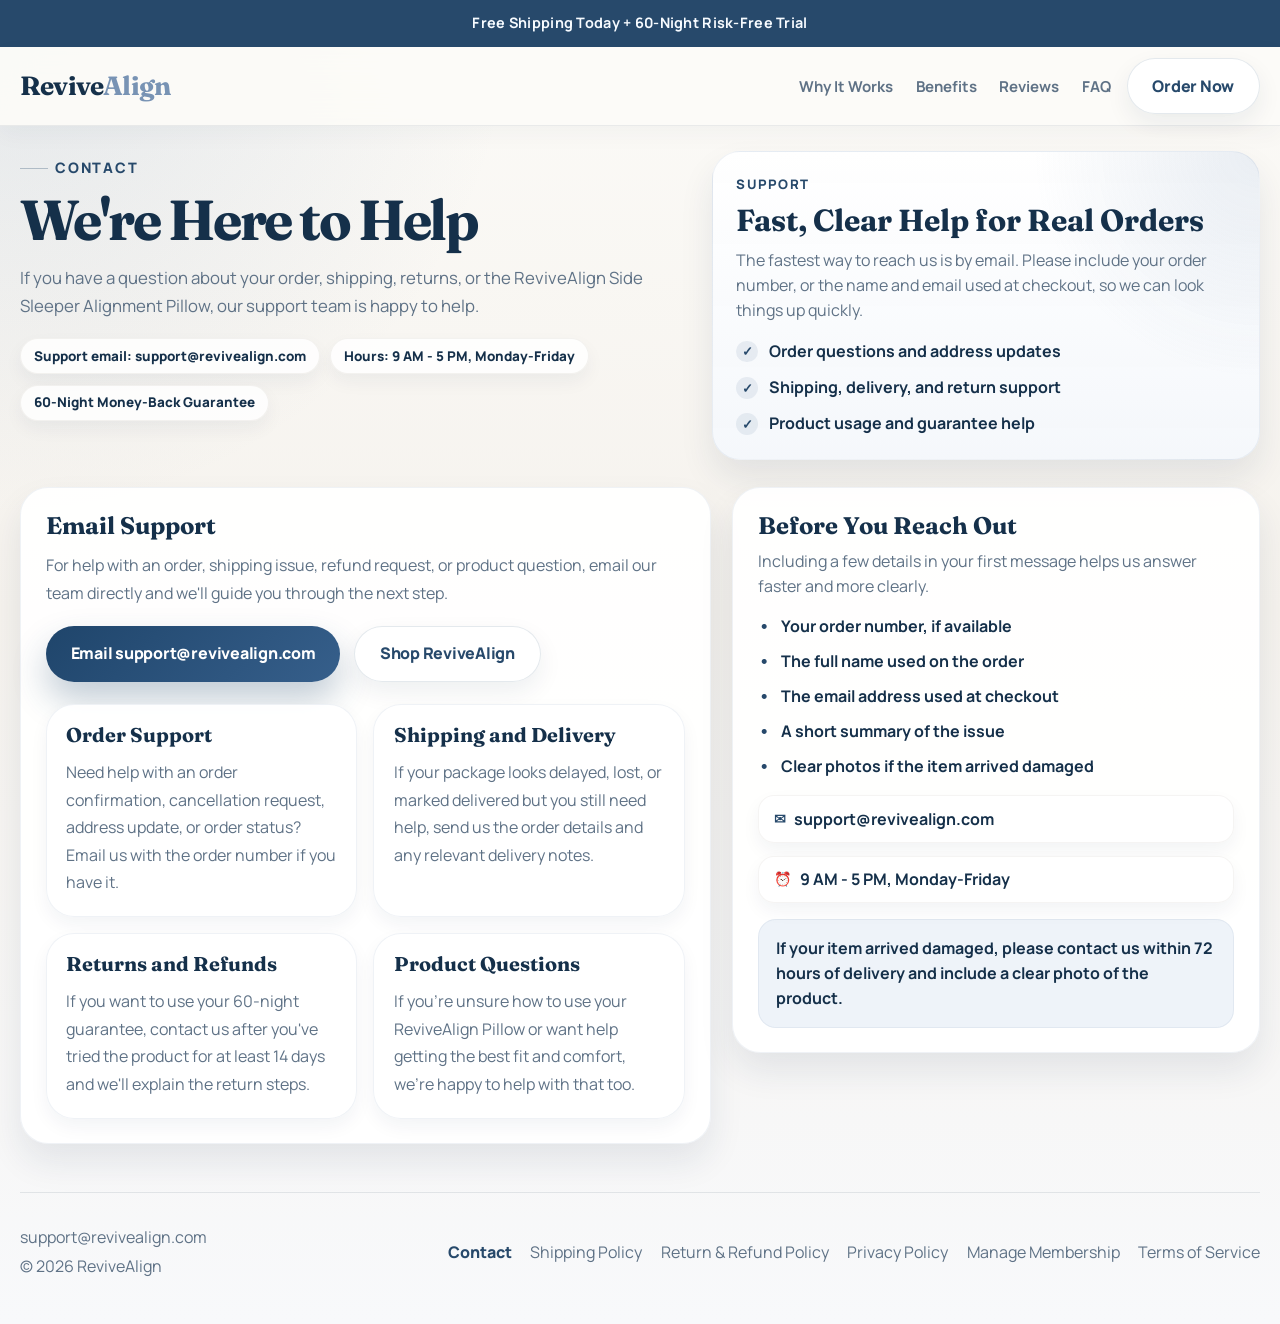
==== contact.html @ a80cc49f "Add files via upload" ====
<!DOCTYPE html>
<html lang="en">
  <head>
    <meta charset="UTF-8" />
    <meta name="viewport" content="width=device-width, initial-scale=1.0" />
    <title>Contact | ReviveAlign</title>
    <meta
      name="description"
      content="Contact ReviveAlign support for order updates, shipping questions, returns, and product help."
    />
    <link rel="preconnect" href="https://fonts.googleapis.com" />
    <link rel="preconnect" href="https://fonts.gstatic.com" crossorigin />
    <link
      href="https://fonts.googleapis.com/css2?family=Fraunces:wght@600;700&family=Manrope:wght@400;500;600;700;800&display=swap"
      rel="stylesheet"
    />
    <link rel="stylesheet" href="support-legal.css" />
  </head>
  <body>
    <div class="announcement-bar">Free Shipping Today + 60-Night Risk-Free Trial</div>

    <header class="site-header">
      <div class="header-inner">
        <a class="logo" href="index.html" aria-label="ReviveAlign home">Revive<span>Align</span></a>
        <div class="header-actions">
          <nav class="site-nav" id="site-nav" aria-label="Primary">
            <a href="index.html#why-it-works">Why It Works</a>
            <a href="index.html#benefits">Benefits</a>
            <a href="index.html#reviews">Reviews</a>
            <a href="index.html#faq">FAQ</a>
          </nav>
          <a class="button button-secondary" href="index.html#buy-box">Order Now</a>
          <button
            class="header-toggle"
            type="button"
            aria-expanded="false"
            aria-controls="site-nav"
            aria-label="Toggle navigation"
          >
            <svg viewBox="0 0 24 24" fill="none" stroke="currentColor" stroke-width="2">
              <path d="M4 7h16M4 12h16M4 17h16"></path>
            </svg>
          </button>
        </div>
      </div>
    </header>

    <main id="top">
      <section class="page-hero">
        <div class="container page-hero-inner">
          <div class="page-copy">
            <div class="page-kicker">Contact</div>
            <h1>We're Here to Help</h1>
            <p>
              If you have a question about your order, shipping, returns, or the ReviveAlign
              Side Sleeper Alignment Pillow, our support team is happy to help.
            </p>
            <div class="page-meta" aria-label="Support details">
              <span>Support email: support@revivealign.com</span>
              <span>Hours: 9 AM - 5 PM, Monday-Friday</span>
              <span>60-Night Money-Back Guarantee</span>
            </div>
          </div>

          <aside class="page-note-card" aria-label="Support summary">
            <div class="note-eyebrow">Support</div>
            <h2>Fast, Clear Help for Real Orders</h2>
            <p>
              The fastest way to reach us is by email. Please include your order number, or the
              name and email used at checkout, so we can look things up quickly.
            </p>
            <ul class="note-list">
              <li>Order questions and address updates</li>
              <li>Shipping, delivery, and return support</li>
              <li>Product usage and guarantee help</li>
            </ul>
          </aside>
        </div>
      </section>

      <section class="support-wrap">
        <div class="container support-layout">
          <div class="support-main-card">
            <h2>Email Support</h2>
            <p>
              For help with an order, shipping issue, refund request, or product question, email
              our team directly and we'll guide you through the next step.
            </p>

            <div class="contact-actions">
              <a class="button button-primary" href="mailto:support@revivealign.com">
                Email support@revivealign.com
              </a>
              <a class="button button-secondary" href="index.html#buy-box">Shop ReviveAlign</a>
            </div>

            <div class="contact-grid">
              <article class="info-card">
                <h3>Order Support</h3>
                <p>
                  Need help with an order confirmation, cancellation request, address update, or
                  order status? Email us with the order number if you have it.
                </p>
              </article>

              <article class="info-card">
                <h3>Shipping and Delivery</h3>
                <p>
                  If your package looks delayed, lost, or marked delivered but you still need
                  help, send us the order details and any relevant delivery notes.
                </p>
              </article>

              <article class="info-card">
                <h3>Returns and Refunds</h3>
                <p>
                  If you want to use your 60-night guarantee, contact us after you've tried the
                  product for at least 14 days and we'll explain the return steps.
                </p>
              </article>

              <article class="info-card">
                <h3>Product Questions</h3>
                <p>
                  If you're unsure how to use your ReviveAlign Pillow or want help getting the
                  best fit and comfort, we're happy to help with that too.
                </p>
              </article>
            </div>
          </div>

          <aside class="support-sidebar-card">
            <h2>Before You Reach Out</h2>
            <p>
              Including a few details in your first message helps us answer faster and more
              clearly.
            </p>

            <ul class="info-list">
              <li>Your order number, if available</li>
              <li>The full name used on the order</li>
              <li>The email address used at checkout</li>
              <li>A short summary of the issue</li>
              <li>Clear photos if the item arrived damaged</li>
            </ul>

            <div class="contact-detail" aria-label="Contact details">
              <a href="mailto:support@revivealign.com">support@revivealign.com</a>
              <span>9 AM - 5 PM, Monday-Friday</span>
            </div>

            <div class="policy-callout">
              <p>
                If your item arrived damaged, please contact us within 72 hours of delivery and
                include a clear photo of the product.
              </p>
            </div>
          </aside>
        </div>
      </section>
    </main>

    <footer class="footer">
      <div class="container footer-inner">
        <div class="footer-brand">
          <a href="mailto:support@revivealign.com">support@revivealign.com</a>
          <span>&copy; 2026 ReviveAlign</span>
        </div>
        <nav class="footer-links" aria-label="Footer links">
          <a href="contact.html" aria-current="page">Contact</a>
          <a href="shipping-policy.html">Shipping Policy</a>
          <a href="return-refund-policy.html">Return &amp; Refund Policy</a>
          <a href="privacy-policy.html">Privacy Policy</a>
          <a href="manage-membership.html">Manage Membership</a>
          <a href="terms-of-service.html">Terms of Service</a>
        </nav>
      </div>
    </footer>

    <script src="site.js"></script>
  </body>
</html>
---- support-legal.css ----
:root {
  --bg: #f6f4ef;
  --surface: #ffffff;
  --surface-soft: #f7f8fb;
  --surface-strong: #eef3f8;
  --border: rgba(23, 42, 63, 0.1);
  --border-strong: rgba(78, 105, 135, 0.22);
  --text: #15304a;
  --muted: #5f7286;
  --accent: #7893b4;
  --accent-deep: #27496b;
  --accent-soft: #dce7f3;
  --success: #2e7d69;
  --warning: #936b1f;
  --shadow-lg: 0 28px 60px rgba(21, 48, 74, 0.13);
  --shadow-md: 0 18px 35px rgba(21, 48, 74, 0.09);
  --shadow-sm: 0 10px 24px rgba(21, 48, 74, 0.07);
  --shadow-xs: 0 8px 18px rgba(21, 48, 74, 0.05);
  --radius-xl: 28px;
  --radius-lg: 22px;
  --radius-md: 18px;
  --radius-sm: 14px;
  --container: 1280px;
  --header-height: 78px;
}

* {
  box-sizing: border-box;
}

html {
  scroll-behavior: smooth;
}

body {
  margin: 0;
  font-family: "Manrope", sans-serif;
  background:
    radial-gradient(circle at top left, rgba(120, 147, 180, 0.18), transparent 28%),
    linear-gradient(180deg, #fcfbf8 0%, #f5f2ed 46%, #f8f9fb 100%);
  color: var(--text);
  line-height: 1.55;
  text-rendering: optimizeLegibility;
  overflow-x: hidden;
}

img {
  max-width: 100%;
  display: block;
}

a {
  color: inherit;
  text-decoration: none;
}

button,
input,
textarea,
select {
  font: inherit;
}

.announcement-bar {
  background: var(--accent-deep);
  color: #f7fbff;
  text-align: center;
  padding: 0.78rem 1rem;
  font-size: 0.9rem;
  font-weight: 700;
  letter-spacing: 0.02em;
}

.site-header {
  position: sticky;
  top: 0;
  z-index: 40;
  backdrop-filter: blur(16px);
  background: rgba(252, 251, 248, 0.92);
  border-bottom: 1px solid rgba(21, 48, 74, 0.08);
  box-shadow: 0 8px 22px rgba(21, 48, 74, 0.04);
}

.header-inner,
.container {
  width: min(calc(100% - 2.5rem), var(--container));
  margin: 0 auto;
}

.header-inner {
  min-height: var(--header-height);
  display: flex;
  align-items: center;
  justify-content: space-between;
  gap: 1rem;
}

.logo {
  font-family: "Fraunces", serif;
  font-size: 1.65rem;
  font-weight: 700;
  letter-spacing: -0.03em;
}

.logo span {
  color: var(--accent);
}

.header-actions {
  display: flex;
  align-items: center;
  gap: 1rem;
}

.site-nav {
  display: flex;
  align-items: center;
  gap: 1.4rem;
}

.site-nav a {
  color: var(--muted);
  font-weight: 700;
  font-size: 0.94rem;
  transition: color 160ms ease;
}

.site-nav a:hover,
.site-nav a:focus-visible,
.footer-links a:hover,
.footer-links a:focus-visible,
.footer-brand a:hover,
.footer-brand a:focus-visible {
  color: var(--accent-deep);
}

.header-toggle {
  display: none;
  width: 46px;
  height: 46px;
  border: 1px solid var(--border);
  border-radius: 999px;
  background: rgba(255, 255, 255, 0.75);
  align-items: center;
  justify-content: center;
  padding: 0;
  cursor: pointer;
}

.header-toggle svg {
  width: 20px;
  height: 20px;
}

.button {
  display: inline-flex;
  align-items: center;
  justify-content: center;
  gap: 0.55rem;
  min-height: 56px;
  padding: 0 1.55rem;
  border-radius: 999px;
  border: 0;
  font-weight: 800;
  letter-spacing: -0.015em;
  cursor: pointer;
  transition:
    transform 180ms ease,
    box-shadow 180ms ease,
    background 180ms ease,
    color 180ms ease;
}

.button:focus-visible,
.site-nav a:focus-visible,
.footer-links a:focus-visible,
.header-toggle:focus-visible {
  outline: 3px solid rgba(120, 147, 180, 0.35);
  outline-offset: 2px;
}

.button-primary {
  background: linear-gradient(135deg, #1f456b 0%, #365f8b 100%);
  color: #ffffff;
  box-shadow: 0 18px 34px rgba(36, 74, 113, 0.28);
}

.button-primary:hover,
.button-primary:focus-visible {
  transform: translateY(-1px);
  box-shadow: 0 22px 38px rgba(36, 74, 113, 0.28);
}

.button-secondary {
  background: rgba(255, 255, 255, 0.94);
  color: var(--accent-deep);
  border: 1px solid rgba(39, 73, 107, 0.12);
  box-shadow: var(--shadow-sm);
}

.button-secondary:hover,
.button-secondary:focus-visible {
  transform: translateY(-1px);
  background: #ffffff;
}

.page-hero {
  padding: 1.55rem 0 1.7rem;
}

.page-hero-inner {
  display: grid;
  grid-template-columns: minmax(0, 1.1fr) minmax(290px, 0.9fr);
  gap: 1.4rem;
  align-items: start;
}

.page-kicker {
  display: inline-flex;
  align-items: center;
  gap: 0.45rem;
  color: var(--accent-deep);
  font-size: 0.9rem;
  font-weight: 800;
  text-transform: uppercase;
  letter-spacing: 0.12em;
}

.page-kicker::before {
  content: "";
  width: 28px;
  height: 1px;
  background: rgba(39, 73, 107, 0.3);
}

.page-copy h1 {
  margin: 0.7rem 0 0;
  font-family: "Fraunces", serif;
  font-size: clamp(2.55rem, 4.4vw, 4.35rem);
  line-height: 1.02;
  letter-spacing: -0.045em;
}

.page-copy p {
  margin: 0.95rem 0 0;
  max-width: 41rem;
  color: var(--muted);
  font-size: 1.05rem;
  line-height: 1.7;
}

.page-meta {
  margin-top: 1.1rem;
  display: flex;
  flex-wrap: wrap;
  gap: 0.65rem;
}

.page-meta span {
  display: inline-flex;
  align-items: center;
  min-height: 36px;
  padding: 0.35rem 0.8rem;
  border-radius: 999px;
  background: rgba(255, 255, 255, 0.82);
  border: 1px solid rgba(132, 119, 102, 0.09);
  box-shadow: var(--shadow-xs);
  color: var(--text);
  font-size: 0.84rem;
  font-weight: 800;
}

.page-note-card,
.sidebar-card,
.policy-article,
.support-main-card,
.support-sidebar-card,
.info-card {
  border-radius: 28px;
  background: rgba(255, 255, 255, 0.93);
  border: 1px solid rgba(120, 147, 180, 0.12);
  box-shadow: var(--shadow-md);
}

.page-note-card {
  padding: 1.4rem 1.45rem;
  background:
    radial-gradient(circle at top right, rgba(120, 147, 180, 0.16), transparent 36%),
    linear-gradient(180deg, rgba(255, 255, 255, 0.96), rgba(244, 247, 251, 0.94));
}

.note-eyebrow {
  color: var(--accent-deep);
  font-size: 0.82rem;
  font-weight: 800;
  letter-spacing: 0.1em;
  text-transform: uppercase;
}

.page-note-card h2 {
  margin: 0.55rem 0 0;
  font-family: "Fraunces", serif;
  font-size: 1.9rem;
  line-height: 1.08;
}

.page-note-card p {
  margin: 0.75rem 0 0;
  color: var(--muted);
}

.note-list {
  margin: 1rem 0 0;
  padding: 0;
  list-style: none;
  display: grid;
  gap: 0.72rem;
}

.note-list li {
  display: flex;
  gap: 0.7rem;
  color: var(--text);
  font-weight: 700;
}

.note-list li::before {
  content: "\2713";
  flex: 0 0 auto;
  width: 1.35rem;
  height: 1.35rem;
  border-radius: 999px;
  display: inline-flex;
  align-items: center;
  justify-content: center;
  background: rgba(120, 147, 180, 0.14);
  color: var(--accent-deep);
  font-size: 0.82rem;
  margin-top: 0.12rem;
}

.policy-wrap,
.support-wrap {
  padding-bottom: 3rem;
}

.policy-layout {
  display: grid;
  grid-template-columns: minmax(260px, 0.34fr) minmax(0, 1fr);
  gap: 1.35rem;
  align-items: start;
}

.policy-sidebar {
  display: grid;
  gap: 1rem;
  position: sticky;
  top: calc(var(--header-height) + 1rem);
}

.sidebar-card {
  padding: 1.2rem 1.15rem;
}

.sidebar-card h2,
.support-main-card h2,
.support-sidebar-card h2,
.info-card h2,
.info-card h3 {
  margin: 0;
  font-family: "Fraunces", serif;
  line-height: 1.08;
}

.sidebar-card p,
.support-sidebar-card p,
.info-card p {
  margin: 0.65rem 0 0;
  color: var(--muted);
}

.policy-nav {
  display: grid;
  gap: 0.45rem;
  margin-top: 0.85rem;
}

.policy-nav a {
  padding: 0.7rem 0.8rem;
  border-radius: 14px;
  color: var(--muted);
  font-weight: 700;
  transition:
    background 160ms ease,
    color 160ms ease,
    transform 160ms ease;
}

.policy-nav a:hover,
.policy-nav a:focus-visible {
  background: rgba(120, 147, 180, 0.12);
  color: var(--accent-deep);
  transform: translateX(1px);
}

.policy-article {
  padding: 1.65rem;
}

.policy-section + .policy-section {
  margin-top: 2rem;
  padding-top: 2rem;
  border-top: 1px solid rgba(21, 48, 74, 0.08);
}

.policy-section h2 {
  margin: 0;
  font-family: "Fraunces", serif;
  font-size: 1.78rem;
  line-height: 1.1;
}

.policy-section h3 {
  margin: 1.15rem 0 0;
  font-size: 1.06rem;
  line-height: 1.4;
}

.policy-section p,
.policy-section li {
  color: var(--muted);
  font-size: 1rem;
  line-height: 1.75;
}

.policy-section p {
  margin: 0.9rem 0 0;
}

.policy-section ul {
  margin: 0.9rem 0 0;
  padding-left: 1.2rem;
}

.policy-section li + li {
  margin-top: 0.4rem;
}

.policy-callout {
  margin-top: 1rem;
  padding: 1rem 1.05rem;
  border-radius: 18px;
  background: rgba(236, 242, 248, 0.86);
  border: 1px solid rgba(120, 147, 180, 0.12);
}

.policy-callout p {
  margin: 0;
  color: var(--text);
  font-weight: 700;
}

.support-layout {
  display: grid;
  grid-template-columns: minmax(0, 1.1fr) minmax(290px, 0.84fr);
  gap: 1.35rem;
  align-items: start;
}

.support-main-card,
.support-sidebar-card {
  padding: 1.55rem;
}

.support-main-card p {
  margin: 0.85rem 0 0;
  color: var(--muted);
  font-size: 1rem;
  line-height: 1.72;
}

.contact-actions {
  margin-top: 1.15rem;
  display: flex;
  flex-wrap: wrap;
  gap: 0.85rem;
}

.contact-grid {
  margin-top: 1.4rem;
  display: grid;
  grid-template-columns: repeat(2, minmax(0, 1fr));
  gap: 1rem;
}

.info-card {
  padding: 1.2rem;
  box-shadow: var(--shadow-xs);
}

.info-card h3 {
  font-size: 1.25rem;
}

.info-list {
  margin: 0.95rem 0 0;
  padding: 0;
  list-style: none;
  display: grid;
  gap: 0.65rem;
}

.info-list li {
  display: flex;
  gap: 0.7rem;
  color: var(--text);
  font-weight: 700;
}

.info-list li::before {
  content: "\2022";
  color: var(--accent-deep);
  font-size: 1.1rem;
  line-height: 1;
  margin-top: 0.18rem;
}

.contact-detail {
  margin-top: 1rem;
  display: grid;
  gap: 0.8rem;
}

.contact-detail a,
.contact-detail span {
  display: inline-flex;
  align-items: center;
  gap: 0.55rem;
  min-height: 44px;
  padding: 0.65rem 0.9rem;
  border-radius: 16px;
  background: rgba(255, 255, 255, 0.76);
  border: 1px solid rgba(132, 119, 102, 0.08);
  box-shadow: var(--shadow-xs);
  color: var(--text);
  font-weight: 700;
}

.contact-detail a::before,
.contact-detail span::before {
  color: var(--accent-deep);
  font-size: 0.88rem;
}

.contact-detail a::before {
  content: "\2709";
}

.contact-detail span::before {
  content: "\23F0";
}

.footer {
  padding: 0 0 2.8rem;
}

.footer-inner {
  padding-top: 2rem;
  border-top: 1px solid rgba(21, 48, 74, 0.1);
  display: flex;
  align-items: center;
  justify-content: space-between;
  gap: 1rem;
  flex-wrap: wrap;
  color: var(--muted);
}

.footer-brand {
  display: flex;
  flex-direction: column;
  gap: 0.25rem;
}

.footer-links {
  display: flex;
  align-items: center;
  gap: 1.15rem;
  flex-wrap: wrap;
}

.footer-links a[aria-current="page"] {
  color: var(--accent-deep);
  font-weight: 800;
}

.sr-only {
  position: absolute;
  width: 1px;
  height: 1px;
  padding: 0;
  margin: -1px;
  overflow: hidden;
  clip: rect(0, 0, 0, 0);
  white-space: nowrap;
  border: 0;
}

@media (max-width: 1080px) {
  .page-hero-inner,
  .support-layout {
    grid-template-columns: 1fr;
  }

  .policy-layout {
    grid-template-columns: minmax(220px, 0.34fr) minmax(0, 1fr);
  }

  .policy-sidebar {
    position: static;
  }
}

@media (max-width: 900px) {
  :root {
    --header-height: 72px;
  }

  .header-toggle {
    display: inline-flex;
  }

  .site-nav {
    position: absolute;
    top: calc(100% + 0.65rem);
    left: 1rem;
    right: 1rem;
    padding: 1rem;
    border-radius: 22px;
    background: rgba(255, 255, 255, 0.98);
    border: 1px solid rgba(120, 147, 180, 0.14);
    box-shadow: var(--shadow-md);
    display: none;
    flex-direction: column;
    align-items: flex-start;
  }

  .site-nav.is-open {
    display: flex;
  }

  .header-actions .button-secondary {
    min-height: 46px;
    padding: 0 1rem;
  }

  .policy-layout,
  .contact-grid {
    grid-template-columns: 1fr;
  }

  .page-hero {
    padding: 1.1rem 0 1.35rem;
  }

  .support-wrap,
  .policy-wrap {
    padding-bottom: 2.4rem;
  }
}

@media (max-width: 640px) {
  .header-inner,
  .container {
    width: min(calc(100% - 1.2rem), var(--container));
  }

  .announcement-bar {
    font-size: 0.84rem;
    padding: 0.72rem 0.8rem;
  }

  .logo {
    font-size: 1.45rem;
  }

  .page-copy h1 {
    font-size: clamp(2.2rem, 9vw, 3rem);
  }

  .page-copy p,
  .policy-section p,
  .policy-section li,
  .support-main-card p,
  .sidebar-card p,
  .info-card p {
    font-size: 0.97rem;
  }

  .page-note-card,
  .policy-article,
  .support-main-card,
  .support-sidebar-card,
  .sidebar-card,
  .info-card {
    border-radius: 22px;
  }

  .page-note-card,
  .support-main-card,
  .support-sidebar-card {
    padding: 1.2rem;
  }

  .policy-article {
    padding: 1.2rem;
  }

  .policy-section + .policy-section {
    margin-top: 1.65rem;
    padding-top: 1.65rem;
  }

  .contact-actions {
    flex-direction: column;
  }

  .button {
    width: 100%;
  }

  .footer-inner {
    align-items: flex-start;
  }
}

@media (prefers-reduced-motion: reduce) {
  html {
    scroll-behavior: auto;
  }

  *,
  *::before,
  *::after {
    animation: none !important;
    transition: none !important;
  }
}
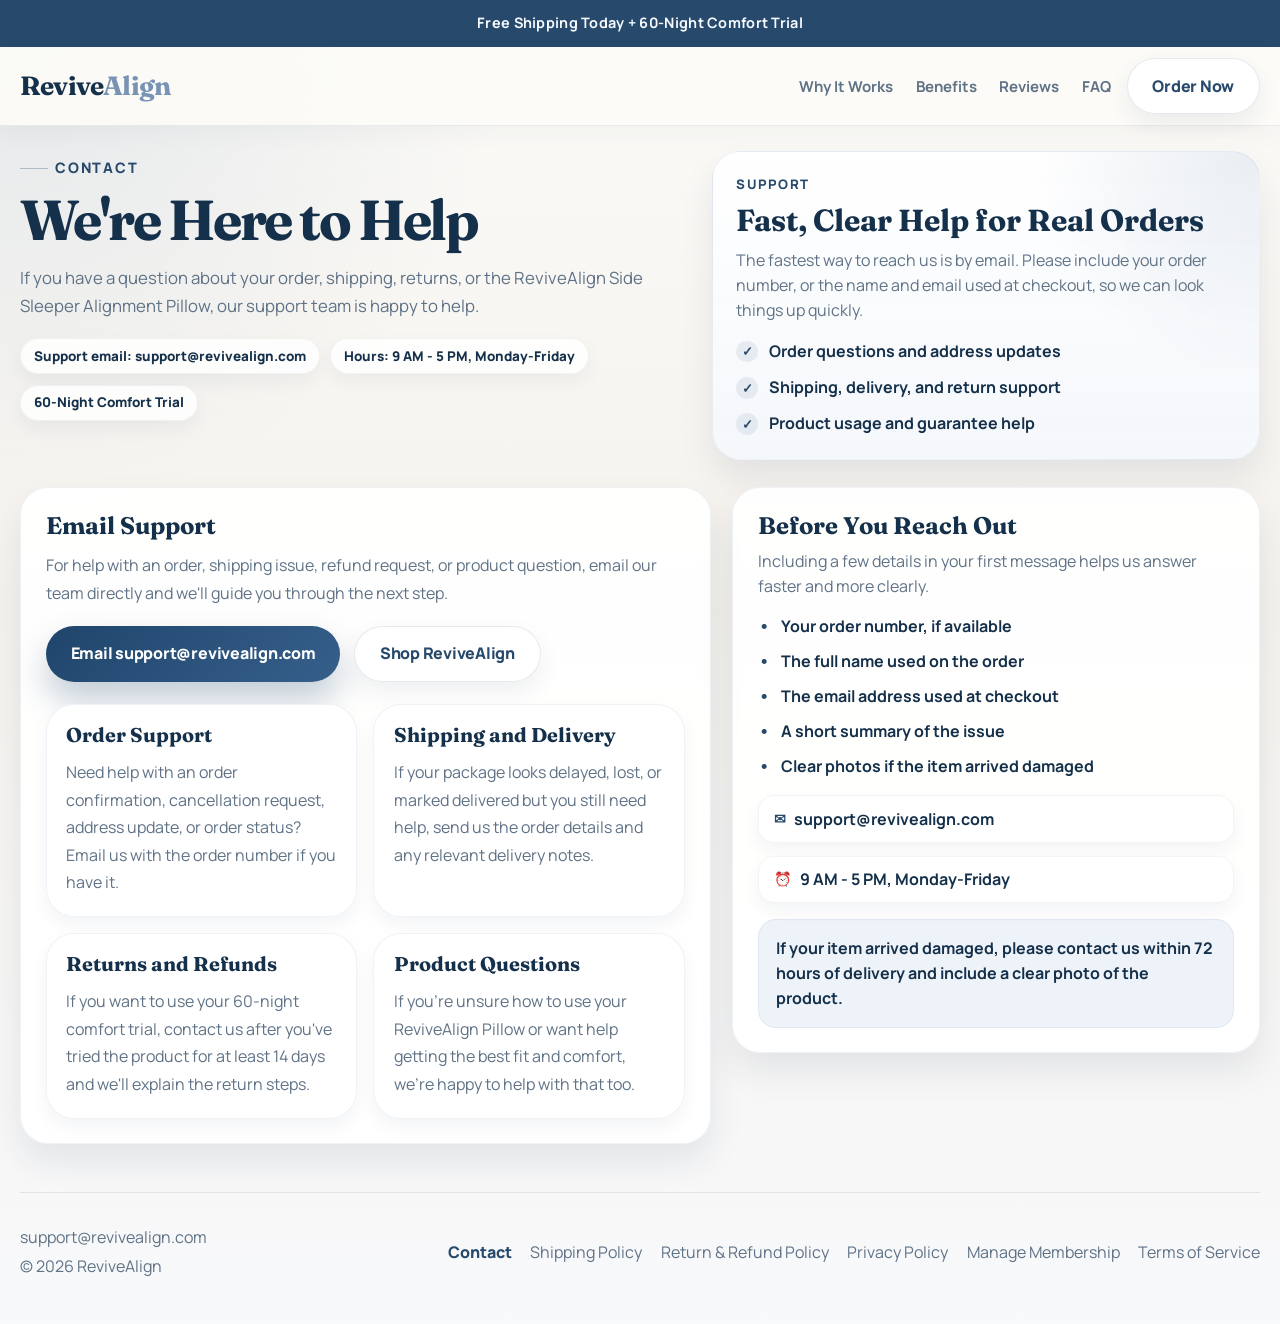
==== commit 2f7931b5: "Soften health claims and align comfort trial copy: contact.html" ====
--- a/contact.html
+++ b/contact.html
@@ -17,7 +17,7 @@
     <link rel="stylesheet" href="support-legal.css" />
   </head>
   <body>
-    <div class="announcement-bar">Free Shipping Today + 60-Night Risk-Free Trial</div>
+    <div class="announcement-bar">Free Shipping Today + 60-Night Comfort Trial</div>
 
     <header class="site-header">
       <div class="header-inner">
@@ -58,7 +58,7 @@
             <div class="page-meta" aria-label="Support details">
               <span>Support email: support@revivealign.com</span>
               <span>Hours: 9 AM - 5 PM, Monday-Friday</span>
-              <span>60-Night Money-Back Guarantee</span>
+              <span>60-Night Comfort Trial</span>
             </div>
           </div>
 
@@ -114,7 +114,7 @@
               <article class="info-card">
                 <h3>Returns and Refunds</h3>
                 <p>
-                  If you want to use your 60-night guarantee, contact us after you've tried the
+                  If you want to use your 60-night comfort trial, contact us after you've tried the
                   product for at least 14 days and we'll explain the return steps.
                 </p>
               </article>
